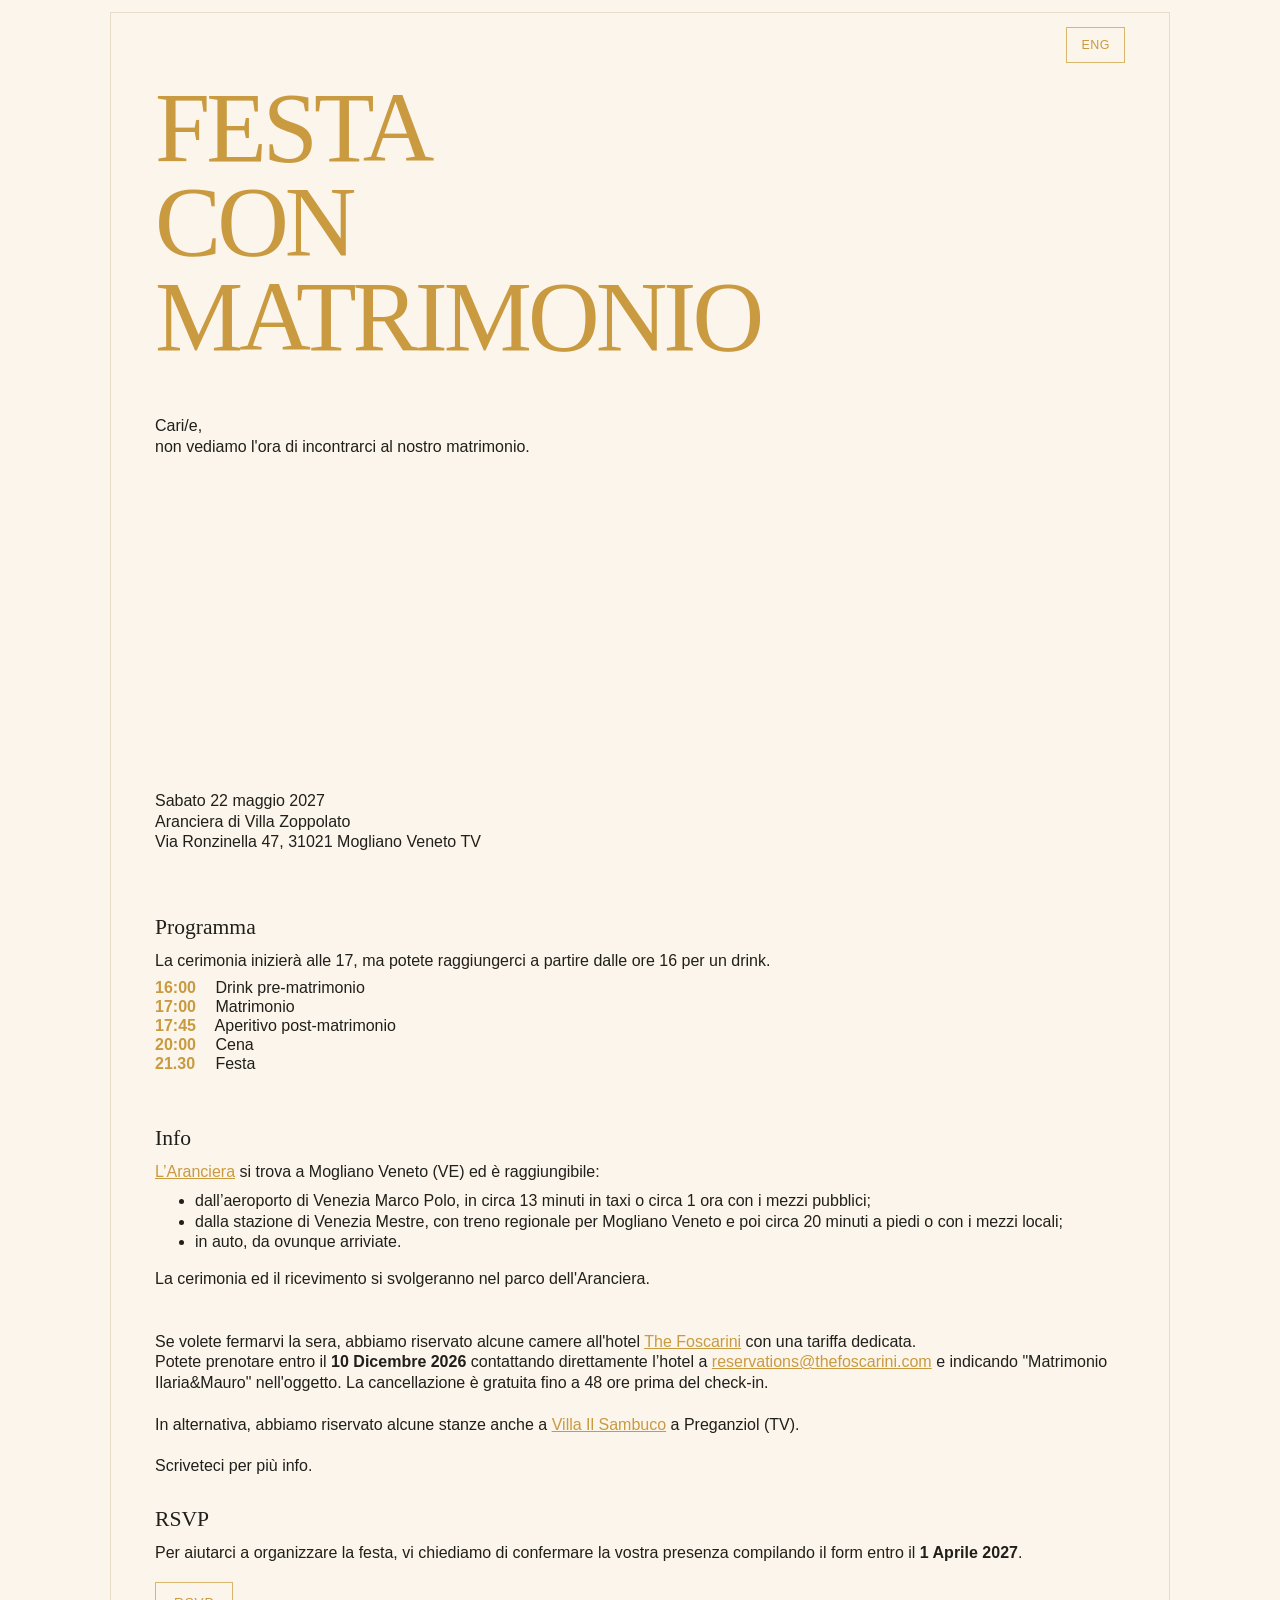
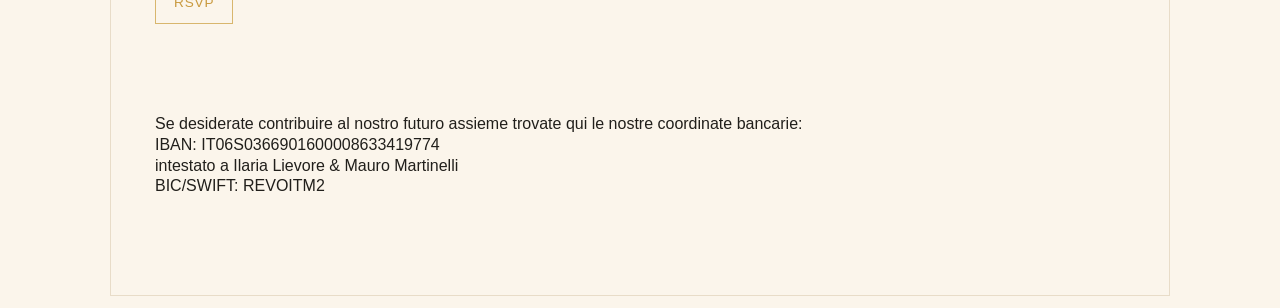
==== index.html @ 31d10a67 "Upload" ====
<!DOCTYPE html>
<html lang="it">
<head>
  <meta charset="UTF-8" />
  <meta name="viewport" content="width=device-width, initial-scale=1.0" />

  <title>Festa con matrimonio</title>

  <link rel="stylesheet" href="style.css" />
</head>

<body>
  <main>
    <nav class="language-switch">
      <a href="en.html">ENG</a>
    </nav>

    <section class="hero">
      <h1>Festa<br>con<br>matrimonio</h1>

      <div class="hero-text">
        <p>
          Cari/e,<br>
          non vediamo l'ora di incontrarci al nostro matrimonio.
        </p>


      </div>

      <p class="hero-location">
        Sabato 22 maggio 2027<br>
        Aranciera di Villa Zoppolato<br>
        Via Ronzinella 47, 31021 Mogliano Veneto TV
      </p>
    </section>


    <section>
      <h2>Programma</h2>
      <p>
        La cerimonia inizierà alle 17, ma potete raggiungerci a partire dalle ore 16 per un drink. 
      </p>

      <div class="program">
        <div><strong>16:00</strong> Drink pre-matrimonio</div>
        <div><strong>17:00</strong> Matrimonio</div>
        <div><strong>17:45</strong> Aperitivo post-matrimonio</div>
        <div><strong>20:00</strong> Cena</div>
        <div><strong>21.30</strong> Festa</div>
      </div>
      <br>
    </section>
    

    <section>
      <h2>Info</h2>
      <p>
      <a href = "https://www.google.com/maps/place/Aranciera+di+Villa+Zoppolato/@45.554913,12.2387013,17z/data=!3m1!4b1!4m6!3m5!1s0x47794ad422f261e7:0xcbbd19cf6c8c33a2!8m2!3d45.554913!4d12.2412816!16s%2Fg%2F1vy7fds3?entry=ttu&g_ep=EgoyMDI2MTAwNC4wIKXMDSoASAFQAw%3D%3D">L’Aranciera</a> si trova a Mogliano Veneto (VE) ed è raggiungibile:
      </p>
      <ul>
        <li>dall’aeroporto di Venezia Marco Polo, in circa 13 minuti in taxi o circa 1 ora con i mezzi pubblici;</li>
        <li>dalla stazione di Venezia Mestre, con treno regionale per Mogliano Veneto e poi circa 20 minuti a piedi o con i mezzi locali;</li>
        <li>in auto, da ovunque arriviate.</li>
      </ul>
      La cerimonia ed il ricevimento si svolgeranno nel parco dell'Aranciera.
      <br>
      <br>
      <br>

      <p>
        Se volete fermarvi la sera, abbiamo riservato alcune camere all'hotel <a href="https://thefoscarini.com/" target="_blank" rel="noopener noreferrer">The Foscarini</a> con una tariffa dedicata.<br>
        Potete prenotare entro il <strong>10 Dicembre 2026</strong> contattando direttamente l’hotel a <a href="mailto:reservations@thefoscarini.com">reservations@thefoscarini.com</a> e indicando "Matrimonio Ilaria&amp;Mauro" nell'oggetto.
        La cancellazione è gratuita fino a 48 ore prima del check-in.
        <br>
        <br>
        In alternativa, abbiamo riservato alcune stanze anche a
  <a href="https://www.google.com/maps/place/Villa+%22Il+Sambuco%22+-+Luxury+Relais/@45.5904091,12.2226511,17z/data=!3m1!4b1!4m6!3m5!1s0x47794bd5fe5d4fc5:0x5078e929db69d1c!8m2!3d45.5904091!4d12.2252314!16s%2Fg%2F11w8xjrb30?entry=ttu&amp;g_ep=EgoyMDI2MTAwNC4wIKXMDSoASAFQAw%3D%3D">Villa Il Sambuco</a>
  a Preganziol (TV).
  <br>
  <br>
  Scriveteci per più info.
      </p>
      </section>
            
    <section>
      <h2>RSVP</h2>

      <p>
        Per aiutarci a organizzare la festa, vi chiediamo di confermare
        la vostra presenza compilando il form entro il <strong>1 Aprile 2027</strong>.
      </p>

      <a class="button" href="rsvp.html">RSVP</a>
    </section>
    
    
    <br>
    <br>
    <br>
    <p>
      Se desiderate contribuire al nostro futuro assieme trovate qui le nostre coordinate bancarie:<br>
      IBAN: IT06S0366901600008633419774<br>
      intestato a Ilaria Lievore & Mauro Martinelli<br>
      BIC/SWIFT: REVOITM2
      </p>
      </section>
      <br>
      <br>
  </main>
</body>
</html>
---- style.css ----
:root {
  --background: #fbf5eb;
  --text: #211f1b;
  --muted: #6f675d;
  --gold: #c99a3f;
  --gold-soft: #d8b66d;
  --line: #e8dcc8;
}

body {
  margin: 0;
  font-family: "Helvetica Neue", Arial, sans-serif;
  background: var(--background);
  color: var(--text);
  line-height: 1.3;
}

main {
  max-width: 1060px;
  margin: 12px auto;
  padding: 24px 44px 48px;
  border: 1px solid var(--line);
  min-height: calc(100vh - 24px);
  box-sizing: border-box;
}

.language-switch {
  text-align: right;
  margin-bottom: 22px;
  font-size: 0.78rem;
  letter-spacing: 0.04em;
}

.language-switch a {
  color: var(--gold);
  text-decoration: none;
  border: 1px solid var(--gold-soft);
  padding: 10px 14px;
}

.language-switch a:hover {
  background: var(--gold);
  color: var(--background);
}

section {
  margin: 28px 0;
}

.hero {
  min-height: calc(100vh - 120px);
  display: flex;
  flex-direction: column;
  padding: 0 0 24px;
}

.hero-text {
  margin-top: 24px;
}

.hero-location {
  margin-top: auto;
}

h1 {
  font-family: Georgia, "Times New Roman", serif;
  font-size: clamp(3.2rem, 8vw, 6.2rem);
  font-weight: 400;
  line-height: 0.95;
  letter-spacing: -0.04em;
  text-transform: uppercase;
  color: var(--gold);
  margin: 0 0 28px;
  max-width: 900px;
}

h2 {
  font-family: Georgia, "Times New Roman", serif;
  font-size: 1.35rem;
  font-weight: 400;
  color: var(--text);
  margin: 0 0 10px;
}

p {
  font-size: 1rem;
  margin: 0 0 8px;
}

strong {
  font-weight: 600;
}

a {
  color: var(--gold);
}

.button,
a.button {
  display: inline-block;
  margin-top: 10px;
  padding: 11px 18px;
  color: var(--gold);
  border: 1px solid var(--gold-soft);
  text-decoration: none;
  background: transparent;
  font-size: 0.85rem;
  letter-spacing: 0.06em;
  text-transform: uppercase;
}

.button:hover,
a.button:hover {
  background: var(--gold);
  color: var(--background);
}

.program {
  line-height: 1;
  font-size: 1rem;
}

.program div {
  margin-bottom: 3px;
}

.program strong {
  display: inline-block;
  width: 56px;
  color: var(--gold);
}

iframe {
  width: 100%;
  border: none;
  background: #ffffff;
}

@media (max-width: 700px) {
  main {
    margin: 10px;
    padding: 24px 22px 36px;
    min-height: calc(100vh - 20px);
  }

  .language-switch {
    margin-bottom: 20px;
  }

  .hero {
    min-height: calc(100vh - 92px);
    padding-bottom: 24px;
  }

  .hero-text {
    margin-top: 20px;
  }

  h1 {
    font-size: clamp(2.6rem, 14vw, 4.2rem);
    margin-bottom: 24px;
  }

  section {
    margin: 24px 0;
  }

  h2 {
    font-size: 1.25rem;
  }

  p,
  .program {
    font-size: 0.98rem;
  }
}

.rsvp-intro {
  margin: 0 0 20px;
  padding: 0;
}

.rsvp-intro h1 {
  font-size: clamp(2.4rem, 7vw, 4.5rem);
  margin-bottom: 20px;
}

.rsvp-intro + section {
  margin-top: 0;
}

p + ul {
  margin-top: 0;
}
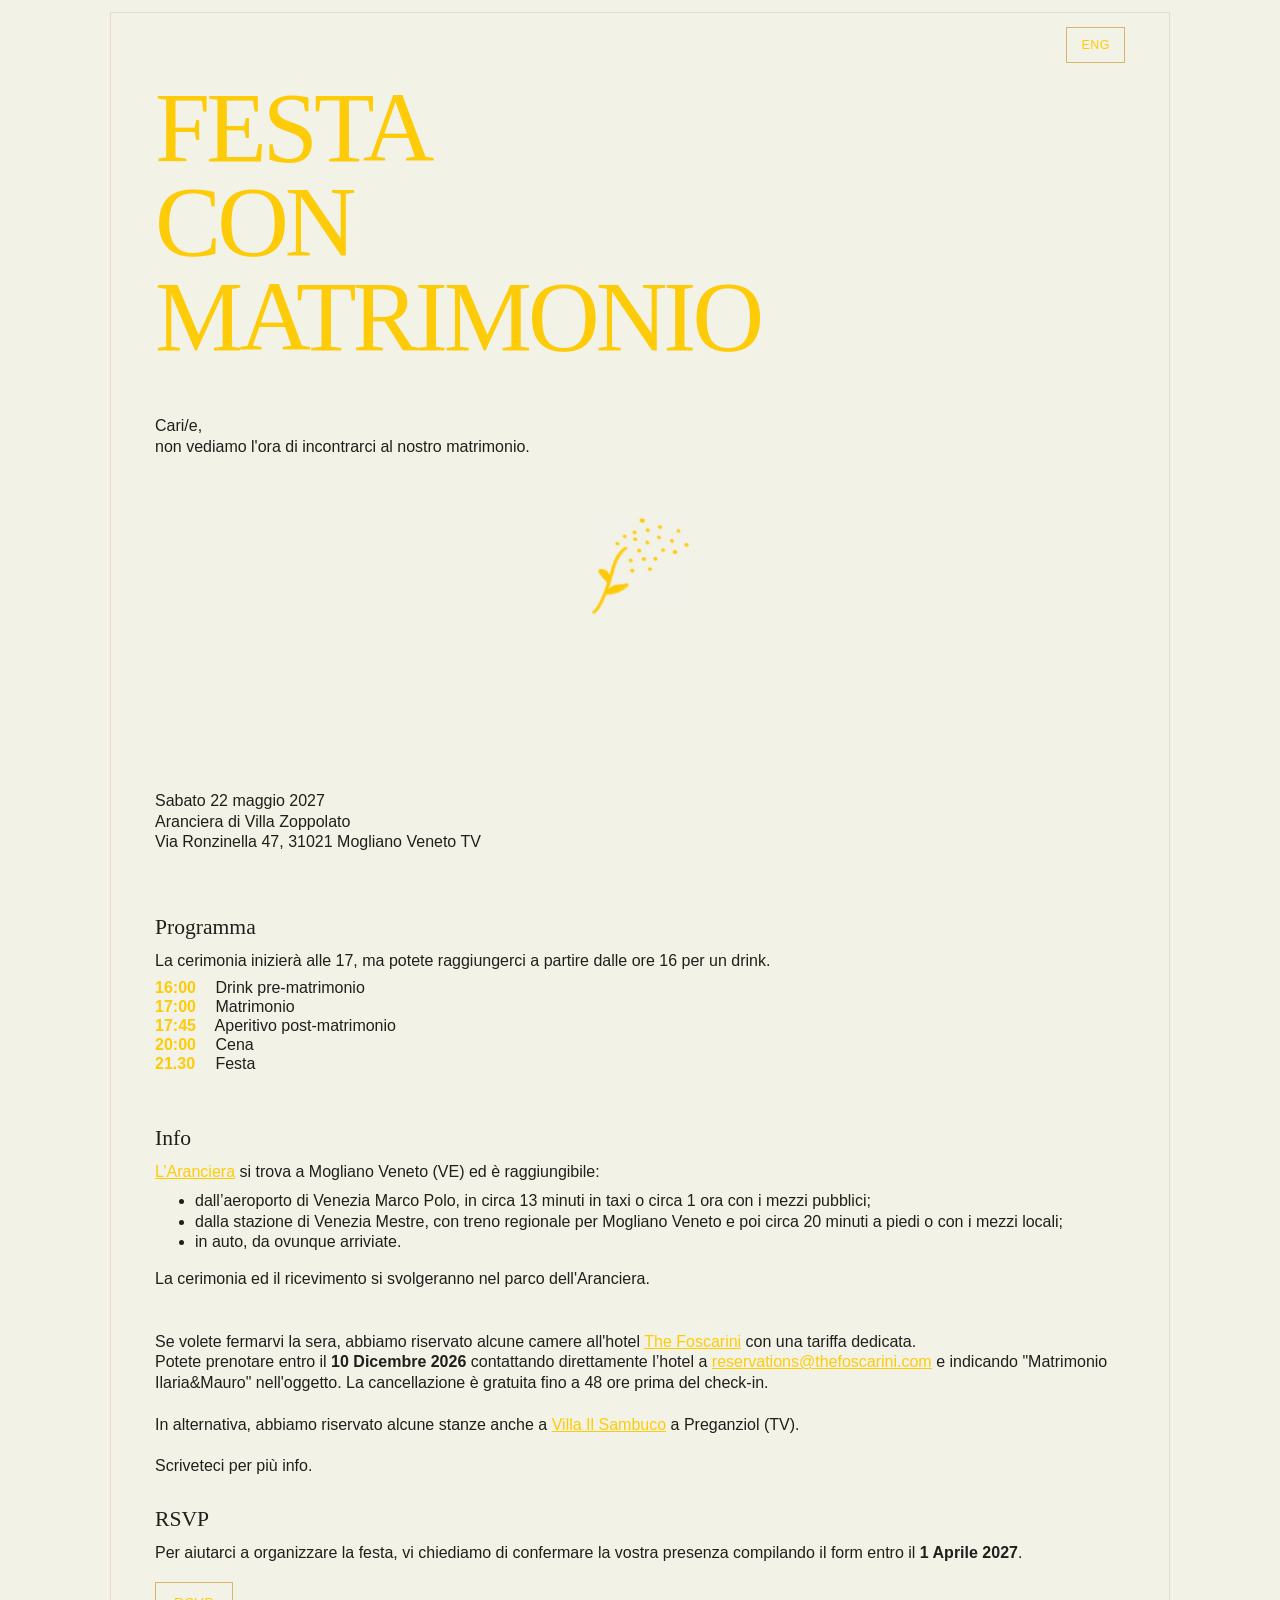
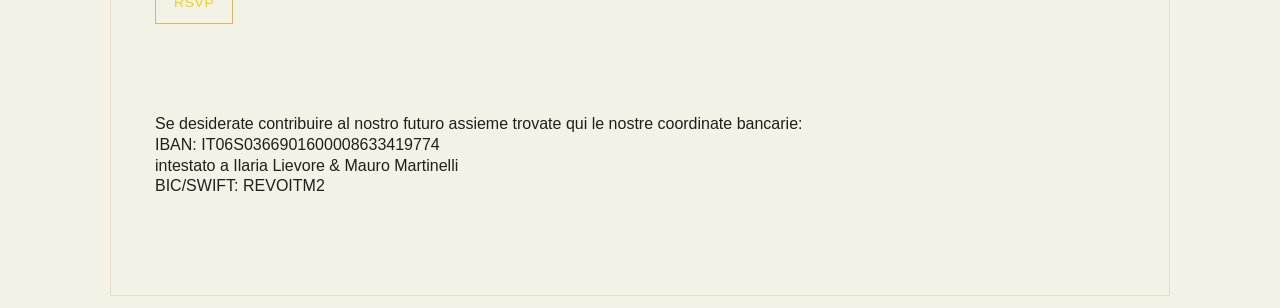
==== commit 6635eae1: "update" ====
--- a/index.html
+++ b/index.html
@@ -17,15 +17,19 @@
 
     <section class="hero">
       <h1>Festa<br>con<br>matrimonio</h1>
+      
+      
 
       <div class="hero-text">
         <p>
           Cari/e,<br>
           non vediamo l'ora di incontrarci al nostro matrimonio.
         </p>
+      </div>
 
 
-      </div>
+<img src="assets/fiore_principale.jpg" alt="" class="disegno fiore_principale">
+
 
       <p class="hero-location">
         Sabato 22 maggio 2027<br>
--- a/style.css
+++ b/style.css
@@ -1,8 +1,8 @@
 :root {
-  --background: #fbf5eb;
+  --background: #f2f2e7;
   --text: #211f1b;
   --muted: #6f675d;
-  --gold: #c99a3f;
+  --gold: #fecb09;
   --gold-soft: #d8b66d;
   --line: #e8dcc8;
 }
@@ -191,4 +191,17 @@
 
 p + ul {
   margin-top: 0;
+}
+
+/* Regola comune a tutti i disegni */
+.disegno {
+  display: block;
+  height: auto;
+}
+
+/* Posizione e dimensione del solo uccellino */
+.fiore_principale {
+  width: 100px;
+  align-self: center;
+  margin-top: 50px;
 }
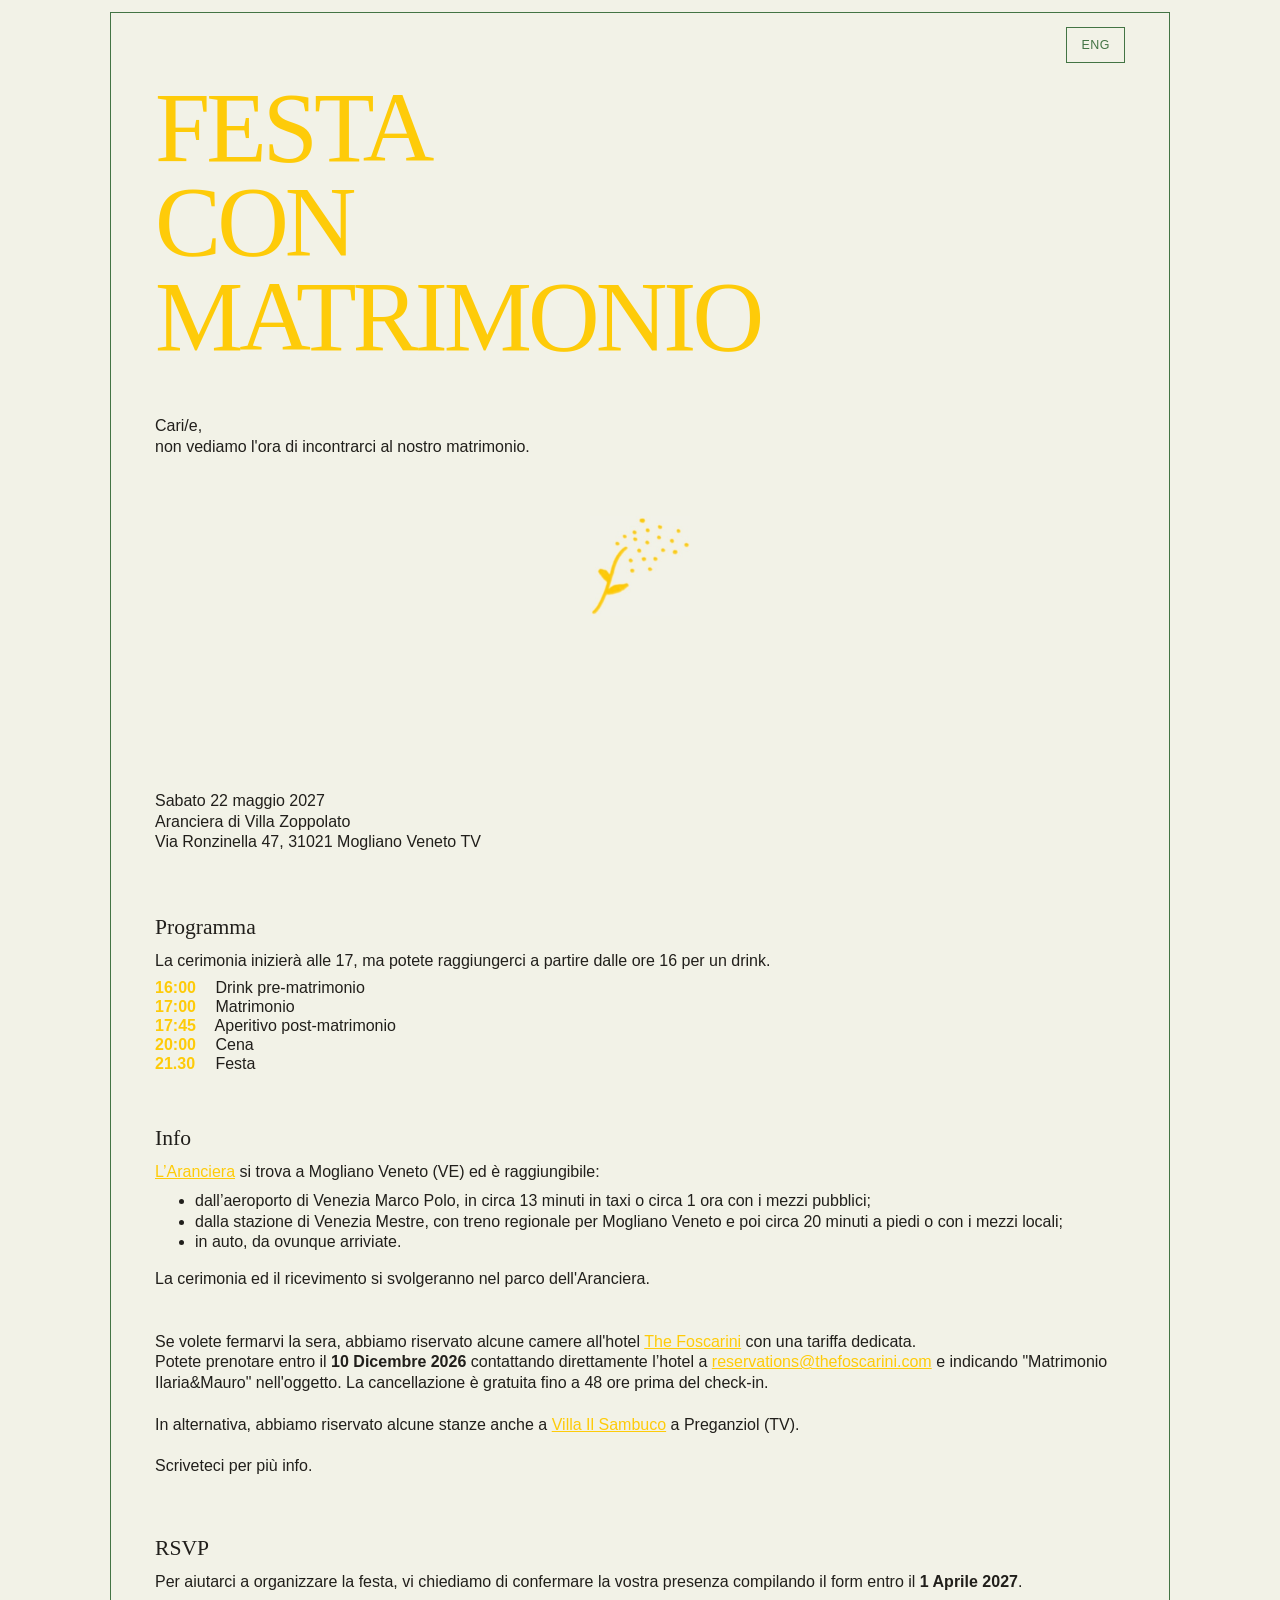
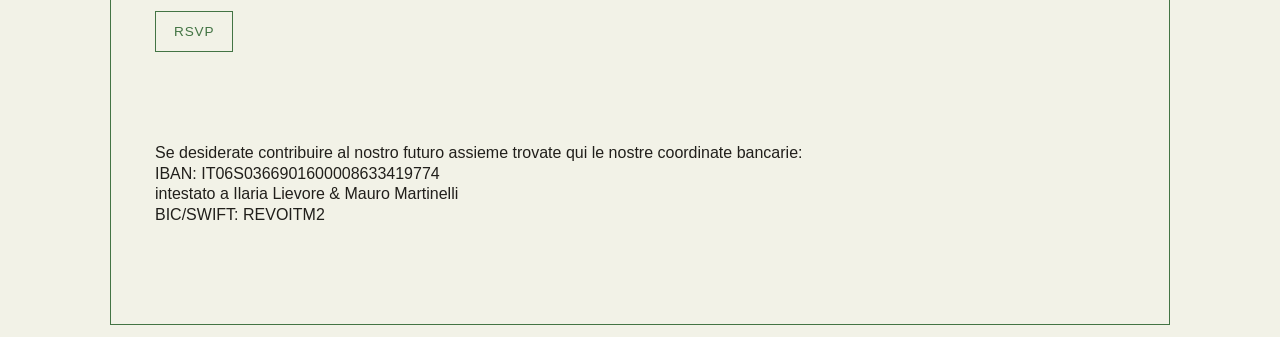
==== commit 1d3cc927: "updates" ====
--- a/index.html
+++ b/index.html
@@ -84,6 +84,7 @@
   <br>
   Scriveteci per più info.
       </p>
+      <br>
       </section>
             
     <section>
--- a/style.css
+++ b/style.css
@@ -3,8 +3,8 @@
   --text: #211f1b;
   --muted: #6f675d;
   --gold: #fecb09;
-  --gold-soft: #d8b66d;
-  --line: #e8dcc8;
+  --gold-soft: #437444;
+  --line: #437444;
 }
 
 body {
@@ -32,7 +32,7 @@
 }
 
 .language-switch a {
-  color: var(--gold);
+  color: var(--gold-soft);
   text-decoration: none;
   border: 1px solid var(--gold-soft);
   padding: 10px 14px;
@@ -100,7 +100,7 @@
   display: inline-block;
   margin-top: 10px;
   padding: 11px 18px;
-  color: var(--gold);
+  color: var(--gold-soft);
   border: 1px solid var(--gold-soft);
   text-decoration: none;
   background: transparent;
